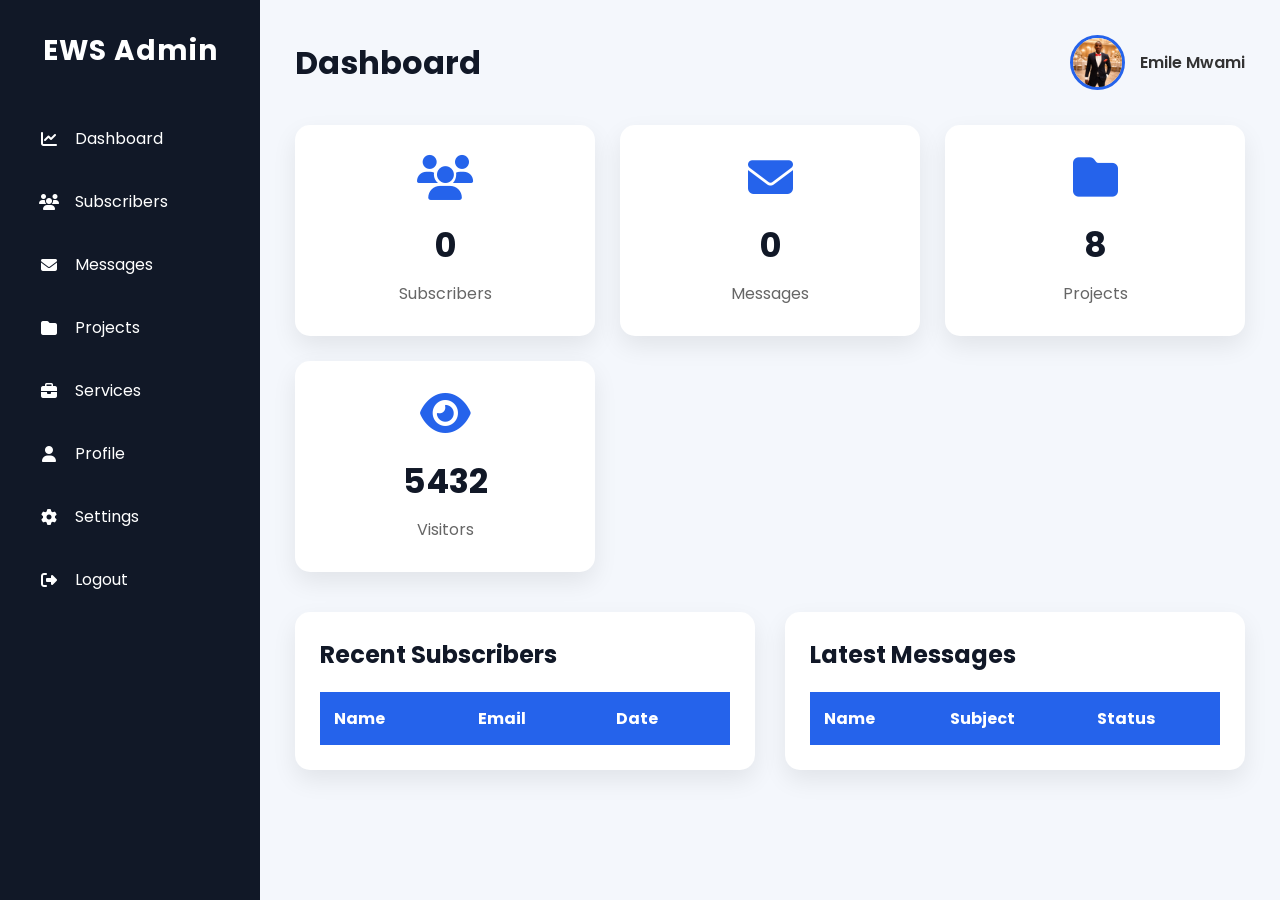
==== dashboard/admin.html @ 1a6a8ec3 "admin ui designs and navigation js" ====
<!DOCTYPE html>
<html lang="en">
<head>
<meta charset="UTF-8">
<meta name="viewport" content="width=device-width, initial-scale=1.0">
<title>Dashboard | E. Website Solution</title>

<link rel="stylesheet"
href="https://cdnjs.cloudflare.com/ajax/libs/font-awesome/6.7.2/css/all.min.css">

<link rel="stylesheet" href="admin.css">
</head>

<body>

<div class="sidebar">

<h2>EWS Admin</h2>

<ul>

<li><a href="#"><i class="fa fa-chart-line"></i> Dashboard</a></li>

<li><a href="#"><i class="fa fa-users"></i> Subscribers</a></li>

<li><a href="#"><i class="fa fa-envelope"></i> Messages</a></li>

<li><a href="#"><i class="fa fa-folder"></i> Projects</a></li>

<li><a href="#"><i class="fa fa-briefcase"></i> Services</a></li>

<li><a href="#"><i class="fa fa-user"></i> Profile</a></li>

<li><a href="#"><i class="fa fa-cog"></i> Settings</a></li>

<li><a href="../index.html"><i class="fa fa-right-from-bracket"></i> Logout</a></li>

</ul>

</div>

<div class="main">

<header>

<h1>Dashboard</h1>

<div class="admin">

<img src="../imgs/emile.jpg">

<span>Emile Mwami</span>

</div>

</header>

<div class="cards">

<div class="card">
<i class="fa fa-users"></i>
<h2 id="subscriberCount">0</h2>
<p>Subscribers</p>
</div>

<div class="card">
<i class="fa fa-envelope"></i>
<h2 id="messageCount">0</h2>
<p>Messages</p>
</div>

<div class="card">
<i class="fa fa-folder"></i>
<h2 id="projectCount"></h2>
<p>Projects</p>
</div>

<div class="card">
<i class="fa fa-eye"></i>
<h2 id="visitorCount"></h2>
<p>Visitors</p>
</div>

</div>

<div class="tables">

    <!-- =========================
         SUBSCRIBERS TABLE
    ========================== -->
    <div class="table-box">

        <h2>Recent Subscribers</h2>

        <table>

            <thead>
                <tr>
                    <th>Name</th>
                    <th>Email</th>
                    <th>Date</th>
                </tr>
            </thead>

            <tbody id="subscriberTable">
                <!-- JS will insert rows here -->
            </tbody>

        </table>

    </div>

    <!-- =========================
         MESSAGES TABLE
    ========================== -->
    <div class="table-box">

        <h2>Latest Messages</h2>

        <table>

            <thead>
                <tr>
                    <th>Name</th>
                    <th>Subject</th>
                    <th>Status</th>
                </tr>
            </thead>

            <tbody id="messageTable">
                <!-- JS will insert rows here -->
            </tbody>

        </table>

    </div>

</div>
<script src="admin.js"></script>
</body>

</html>
---- dashboard/admin.css ----
/* ========== GOOGLE FONT ========== */
@import url('https://fonts.googleapis.com/css2?family=Poppins:wght@300;400;500;600;700&display=swap');

/* ========== RESET ========== */

*{
    margin:0;
    padding:0;
    box-sizing:border-box;
}

html{
    scroll-behavior:smooth;
}

body{
    font-family:'Poppins',sans-serif;
    background:#f4f7fc;
    display:flex;
    min-height:100vh;
    color:#333;
}

/* ========== SIDEBAR ========== */

.sidebar{
    width:260px;
    background:#111827;
    color:#fff;
    position:fixed;
    left:0;
    top:0;
    bottom:0;
    padding:30px 20px;
    overflow-y:auto;
}

.sidebar h2{
    text-align:center;
    margin-bottom:40px;
    font-size:28px;
    letter-spacing:1px;
}

.sidebar ul{
    list-style:none;
}

.sidebar ul li{
    margin-bottom:10px;
}

.sidebar ul li a{
    display:flex;
    align-items:center;
    gap:15px;
    text-decoration:none;
    color:#fff;
    padding:14px 18px;
    border-radius:10px;
    transition:.3s;
    font-size:16px;
}

.sidebar ul li a:hover{
    background:#2563eb;
    transform:translateX(5px);
}

.sidebar i{
    width:22px;
    text-align:center;
}

/* ========== MAIN CONTENT ========== */

.main{
    margin-left:260px;
    width:calc(100% - 260px);
    padding:35px;
}

/* ========== HEADER ========== */

header{
    display:flex;
    justify-content:space-between;
    align-items:center;
    margin-bottom:35px;
}

header h1{
    font-size:32px;
    color:#111827;
}

.admin{
    display:flex;
    align-items:center;
    gap:15px;
}

.admin img{
    width:55px;
    height:55px;
    border-radius:50%;
    object-fit:cover;
    border:3px solid #2563eb;
}

.admin span{
    font-weight:600;
    font-size:16px;
}

/* ========== CARDS ========== */

.cards{
    display:grid;
    grid-template-columns:repeat(auto-fit,minmax(220px,1fr));
    gap:25px;
    margin-bottom:40px;
}

.card{
    background:#fff;
    border-radius:15px;
    padding:30px;
    text-align:center;
    box-shadow:0 10px 25px rgba(0,0,0,.08);
    transition:.3s;
}

.card:hover{
    transform:translateY(-8px);
}

.card i{
    font-size:45px;
    color:#2563eb;
    margin-bottom:20px;
}

.card h2{
    font-size:34px;
    margin-bottom:10px;
    color:#111827;
}

.card p{
    color:#666;
}

/* ========== TABLES ========== */

.tables{
    display:grid;
    grid-template-columns:repeat(auto-fit,minmax(420px,1fr));
    gap:30px;
}

.table-box{
    background:#fff;
    padding:25px;
    border-radius:15px;
    box-shadow:0 10px 25px rgba(0,0,0,.08);
}

.table-box h2{
    margin-bottom:20px;
    color:#111827;
}

table{
    width:100%;
    border-collapse:collapse;
}

table th{
    background:#2563eb;
    color:#fff;
    padding:14px;
    text-align:left;
}

table td{
    padding:14px;
    border-bottom:1px solid #eee;
}

table tr:hover{
    background:#f7f9fc;
}

/* ========== SCROLLBAR ========== */

::-webkit-scrollbar{
    width:8px;
}

::-webkit-scrollbar-thumb{
    background:#2563eb;
    border-radius:20px;
}

/* ========== RESPONSIVE ========== */

@media(max-width:992px){

.sidebar{
    width:220px;
}

.main{
    margin-left:220px;
    width:calc(100% - 220px);
}

}

@media(max-width:768px){

body{
    flex-direction:column;
}

.sidebar{
    position:relative;
    width:100%;
    height:auto;
}

.main{
    margin-left:0;
    width:100%;
    padding:20px;
}

header{
    flex-direction:column;
    gap:20px;
    text-align:center;
}

.tables{
    grid-template-columns:1fr;
}

.table-box{
    overflow-x:auto;
}

table{
    min-width:500px;
}

}

@media(max-width:480px){

.cards{
    grid-template-columns:1fr;
}

header h1{
    font-size:26px;
}

.sidebar h2{
    font-size:24px;
}

}
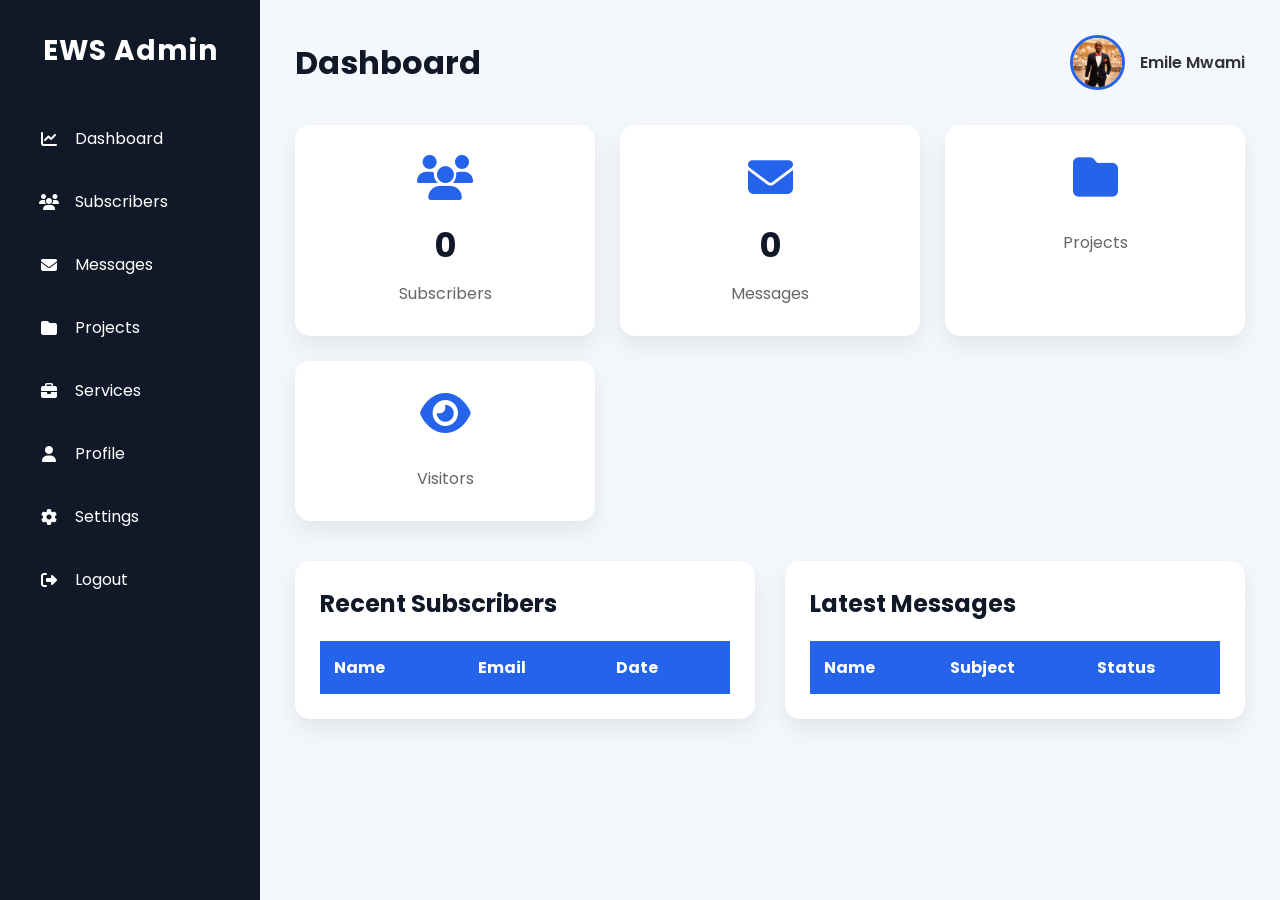
==== commit a1f432a6: "Added login error handling and forgot password feature" ====
--- a/dashboard/admin.html
+++ b/dashboard/admin.html
@@ -8,7 +8,7 @@
 <link rel="stylesheet"
 href="https://cdnjs.cloudflare.com/ajax/libs/font-awesome/6.7.2/css/all.min.css">
 
-<link rel="stylesheet" href="admin.css">
+<link rel="stylesheet" href="../styles/admin.css">
 </head>
 
 <body>
@@ -136,7 +136,7 @@
     </div>
 
 </div>
-<script src="admin.js"></script>
 </body>
+<script src="./script/admin.js"></script>
 
 </html>
--- a/styles/admin.css
+++ b/styles/admin.css
@@ -0,0 +1,273 @@
+/* ========== GOOGLE FONT ========== */
+@import url('https://fonts.googleapis.com/css2?family=Poppins:wght@300;400;500;600;700&display=swap');
+
+/* ========== RESET ========== */
+
+*{
+    margin:0;
+    padding:0;
+    box-sizing:border-box;
+}
+
+html{
+    scroll-behavior:smooth;
+}
+
+body{
+    font-family:'Poppins',sans-serif;
+    background:#f4f7fc;
+    display:flex;
+    min-height:100vh;
+    color:#333;
+}
+
+/* ========== SIDEBAR ========== */
+
+.sidebar{
+    width:260px;
+    background:#111827;
+    color:#fff;
+    position:fixed;
+    left:0;
+    top:0;
+    bottom:0;
+    padding:30px 20px;
+    overflow-y:auto;
+}
+
+.sidebar h2{
+    text-align:center;
+    margin-bottom:40px;
+    font-size:28px;
+    letter-spacing:1px;
+}
+
+.sidebar ul{
+    list-style:none;
+}
+
+.sidebar ul li{
+    margin-bottom:10px;
+}
+
+.sidebar ul li a{
+    display:flex;
+    align-items:center;
+    gap:15px;
+    text-decoration:none;
+    color:#fff;
+    padding:14px 18px;
+    border-radius:10px;
+    transition:.3s;
+    font-size:16px;
+}
+
+.sidebar ul li a:hover{
+    background:#2563eb;
+    transform:translateX(5px);
+}
+
+.sidebar i{
+    width:22px;
+    text-align:center;
+}
+
+/* ========== MAIN CONTENT ========== */
+
+.main{
+    margin-left:260px;
+    width:calc(100% - 260px);
+    padding:35px;
+}
+
+/* ========== HEADER ========== */
+
+header{
+    display:flex;
+    justify-content:space-between;
+    align-items:center;
+    margin-bottom:35px;
+}
+
+header h1{
+    font-size:32px;
+    color:#111827;
+}
+
+.admin{
+    display:flex;
+    align-items:center;
+    gap:15px;
+}
+
+.admin img{
+    width:55px;
+    height:55px;
+    border-radius:50%;
+    object-fit:cover;
+    border:3px solid #2563eb;
+}
+
+.admin span{
+    font-weight:600;
+    font-size:16px;
+}
+
+/* ========== CARDS ========== */
+
+.cards{
+    display:grid;
+    grid-template-columns:repeat(auto-fit,minmax(220px,1fr));
+    gap:25px;
+    margin-bottom:40px;
+}
+
+.card{
+    background:#fff;
+    border-radius:15px;
+    padding:30px;
+    text-align:center;
+    box-shadow:0 10px 25px rgba(0,0,0,.08);
+    transition:.3s;
+}
+
+.card:hover{
+    transform:translateY(-8px);
+}
+
+.card i{
+    font-size:45px;
+    color:#2563eb;
+    margin-bottom:20px;
+}
+
+.card h2{
+    font-size:34px;
+    margin-bottom:10px;
+    color:#111827;
+}
+
+.card p{
+    color:#666;
+}
+
+/* ========== TABLES ========== */
+
+.tables{
+    display:grid;
+    grid-template-columns:repeat(auto-fit,minmax(420px,1fr));
+    gap:30px;
+}
+
+.table-box{
+    background:#fff;
+    padding:25px;
+    border-radius:15px;
+    box-shadow:0 10px 25px rgba(0,0,0,.08);
+}
+
+.table-box h2{
+    margin-bottom:20px;
+    color:#111827;
+}
+
+table{
+    width:100%;
+    border-collapse:collapse;
+}
+
+table th{
+    background:#2563eb;
+    color:#fff;
+    padding:14px;
+    text-align:left;
+}
+
+table td{
+    padding:14px;
+    border-bottom:1px solid #eee;
+}
+
+table tr:hover{
+    background:#f7f9fc;
+}
+
+/* ========== SCROLLBAR ========== */
+
+::-webkit-scrollbar{
+    width:8px;
+}
+
+::-webkit-scrollbar-thumb{
+    background:#2563eb;
+    border-radius:20px;
+}
+
+/* ========== RESPONSIVE ========== */
+
+@media(max-width:992px){
+
+.sidebar{
+    width:220px;
+}
+
+.main{
+    margin-left:220px;
+    width:calc(100% - 220px);
+}
+
+}
+
+@media(max-width:768px){
+
+body{
+    flex-direction:column;
+}
+
+.sidebar{
+    position:relative;
+    width:100%;
+    height:auto;
+}
+
+.main{
+    margin-left:0;
+    width:100%;
+    padding:20px;
+}
+
+header{
+    flex-direction:column;
+    gap:20px;
+    text-align:center;
+}
+
+.tables{
+    grid-template-columns:1fr;
+}
+
+.table-box{
+    overflow-x:auto;
+}
+
+table{
+    min-width:500px;
+}
+
+}
+
+@media(max-width:480px){
+
+.cards{
+    grid-template-columns:1fr;
+}
+
+header h1{
+    font-size:26px;
+}
+
+.sidebar h2{
+    font-size:24px;
+}
+
+}
